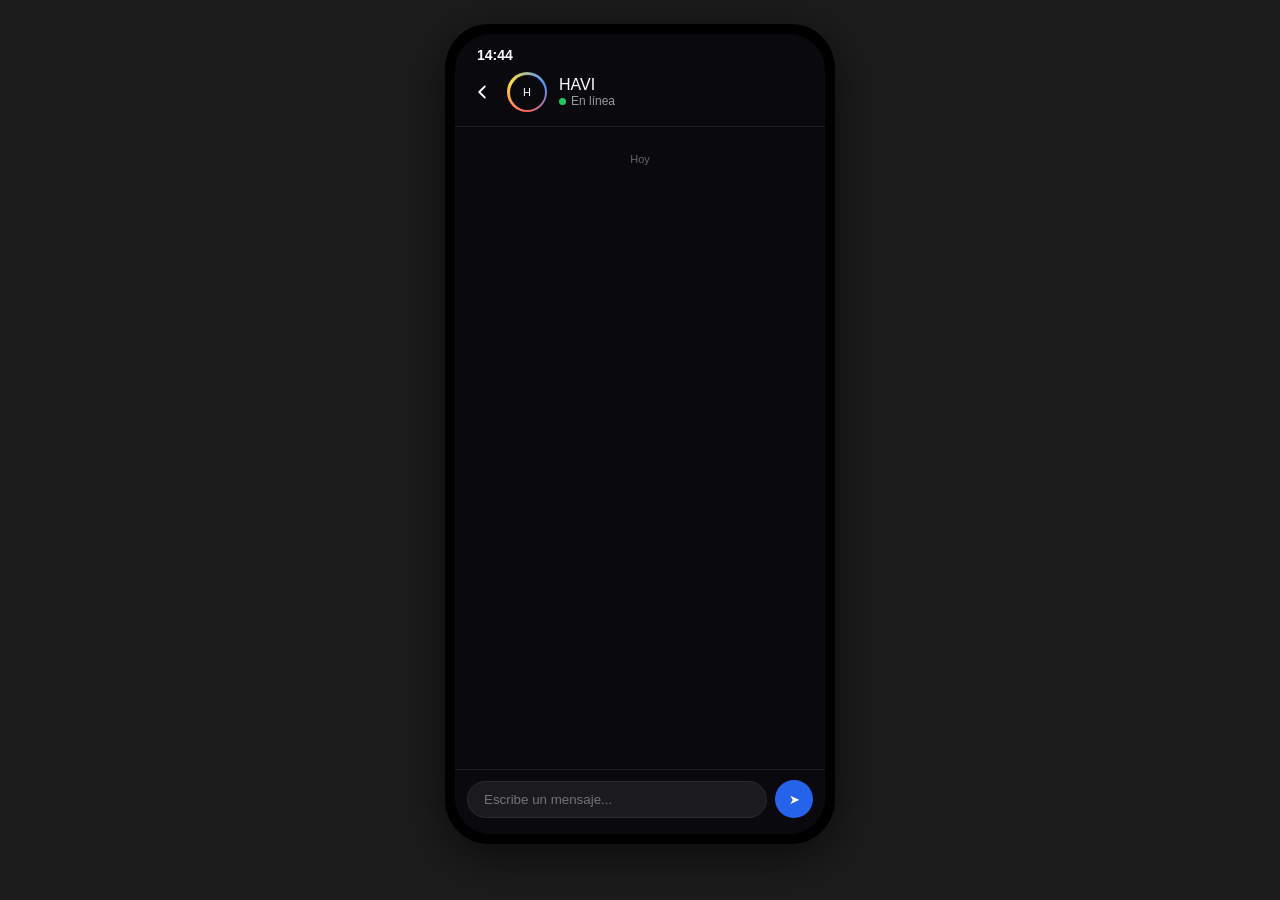
==== havi.html @ 74883eb5 "Version demo" ====
<!DOCTYPE html>
<html lang="es">
<head>
  <meta charset="UTF-8">
  <meta name="viewport" content="width=device-width, initial-scale=1.0">
  <link rel="stylesheet" href="index.css">
  <title>Chat con HAVI</title>
</head>
<body>
  <div class="phone-frame">
    <div class="phone-screen">
      <!-- Status Bar -->
      <div class="status-bar">
        <span>14:44</span>

      </div>

      <!-- Chat Header -->
      <div class="chat-header">
        <a href="index.html" class="back-btn">
          <svg width="22" height="22" viewBox="0 0 24 24" fill="none" stroke="#fff" stroke-width="2" stroke-linecap="round" stroke-linejoin="round">
            <polyline points="15 18 9 12 15 6"/>
          </svg>
        </a>
        <div class="chat-header-info">
          <div class="havi-mini"><div class="havi-mini-inner">H</div></div>
          <div>
            <div class="chat-title">HAVI</div>
            <div class="chat-status">En línea</div>
          </div>
        </div>
      </div>

      <!-- Messages -->
      <div class="messages" id="messages">
        <div class="day-divider">Hoy</div>
        
      </div>

      <!-- Input -->
      <div class="chat-input">
        
        <input type="text" id="msgInput" placeholder="Escribe un mensaje..." />
        <button class="send-btn" id="sendBtn">➤</button>
      </div>
    </div>
  </div>
  <script src="script.js"></script>
</body>
</html>
---- index.css ----
* { box-sizing: border-box; margin: 0; padding: 0; }

body {
  font-family: -apple-system, BlinkMacSystemFont, 'Segoe UI', Roboto, 'Helvetica Neue', sans-serif;
  background: #1c1c1c;
  display: flex;
  justify-content: center;
  align-items: flex-start;
  min-height: 100vh;
  padding: 24px 16px;
  color: #fff;
}

.phone-frame {
  width: 390px;
  height: 820px;
  background: #000;
  border-radius: 44px;
  padding: 10px;
  box-shadow: 0 12px 48px rgba(0,0,0,0.6);
}

.phone-screen {
  width: 100%;
  height: 100%;
  background: #0a0a0e;
  border-radius: 36px;
  overflow: hidden;
  position: relative;
  display: flex;
  flex-direction: column;
}

/* STATUS BAR */
.status-bar {
  display: flex;
  justify-content: space-between;
  align-items: center;
  padding: 14px 22px 4px;
  font-size: 14px;
  font-weight: 600;
  height: 32px;
}
.status-bar .right { display: flex; align-items: center; gap: 5px; }
.battery-shape {
  width: 22px; height: 11px;
  border: 1.2px solid #fff;
  border-radius: 3px; padding: 1px;
  position: relative;
}
.battery-shape::after {
  content: ''; position: absolute; right: -3px; top: 3px; width: 1.5px; height: 4px; background: #fff;
}
.battery-fill { background: #fff; height: 100%; width: 68%; border-radius: 1px; }
.green-dot { width: 8px; height: 8px; border-radius: 50%; background: #22c55e; }

/* HEADER */
.header { display: flex; align-items: center; justify-content: space-between; padding: 8px 22px 16px; }
.brand { font-size: 26px; font-weight: 800; }
.user-name { font-size: 22px; font-weight: 700; }
.header-icon { width: 24px; height: 24px; }

/* BANNER */
.banner { background: #2563eb; padding: 16px 22px; display: flex; justify-content: space-between; font-size: 15px; }

/* CONTENT */
.content { flex: 1; overflow-y: auto; padding: 22px 18px 90px; }
.section-header { display: flex; justify-content: space-between; margin-bottom: 14px; }
.link { color: #2e7bff; font-size: 14px; text-decoration: none; }
.product-card { background: #1a1a1f; border-radius: 14px; padding: 18px 16px; margin-bottom: 8px; display: flex; justify-content: space-between; }
.product-icon { width: 38px; height: 38px; border-radius: 8px; display: flex; align-items: center; justify-content: center; }
.product-icon.purple { background: #b8b0e8; }
.available-product { display: flex; gap: 14px; padding: 12px 0; }
.available-icon { width: 50px; height: 50px; border-radius: 50%; background: #000; display: flex; align-items: center; justify-content: center; }
.available-name { font-weight: 700; }
.available-desc { font-size: 14px; color: #999; }

/* CHAT HEADER */
.chat-header { display: flex; align-items: center; gap: 14px; padding: 6px 16px 14px; border-bottom: 0.5px solid #1f1f24; }
.back-btn { text-decoration: none; display: flex; align-items: center; }
.chat-header-info { display: flex; align-items: center; gap: 12px; }
.havi-mini { width: 40px; height: 40px; border-radius: 50%; background: conic-gradient(from 180deg, #FF5E5E, #FFD93D, #4D96FF, #FF5E5E); padding: 2.5px; }
.havi-mini-inner { width: 100%; height: 100%; background: #0a0a0e; border-radius: 50%; display: flex; align-items: center; justify-content: center; font-size: 11px; }
.chat-status { font-size: 12px; color: #999; display: flex; align-items: center; gap: 5px; }
.chat-status::before { content: ''; width: 7px; height: 7px; border-radius: 50%; background: #22c55e; }

/* MESSAGES */
.messages { flex: 1; overflow-y: auto; padding: 18px 16px 12px; display: flex; flex-direction: column; gap: 10px; }
.day-divider { text-align: center; font-size: 11px; color: #666; margin: 8px 0; }
.message { max-width: 78%; }
.message.havi { align-self: flex-start; }
.message.user { align-self: flex-end; }
.bubble { padding: 11px 14px; border-radius: 18px; font-size: 14px; line-height: 1.45; }
.message.havi .bubble { background: #1f1f24; color: #fff; border-bottom-left-radius: 6px; }
.message.user .bubble { background: #2563eb; color: #fff; border-bottom-right-radius: 6px; }
.quick-chips { display: flex; flex-wrap: wrap; gap: 8px; margin: 4px 0 6px; }
.chip { background: transparent; border: 1px solid #2563eb; color: #2e7bff; padding: 8px 14px; border-radius: 18px; cursor: pointer; }

/* INPUT */
.chat-input { display: flex; align-items: center; gap: 8px; padding: 10px 12px 16px; border-top: 0.5px solid #1f1f24; background: #0a0a0e; }
.chat-input input { flex: 1; background: #1a1a1f; border: 0.5px solid #2a2a30; border-radius: 22px; padding: 10px 16px; color: #fff; outline: none; }
.send-btn { background: #2563eb; color: #fff; border: none; border-radius: 50%; width: 38px; height: 38px; cursor: pointer; }

/* BOTTOM NAV */
.bottom-nav { display: flex; justify-content: space-around; padding: 10px 0 16px; border-top: 0.5px solid #1f1f24; background: #0a0a0e; align-items: center; }
.nav-item { color: #777; font-size: 11px; }
.nav-item.active { color: #fff; font-weight: 700; }
.havi-button { width: 58px; height: 58px; border-radius: 50%; background: conic-gradient(from 180deg, #FF5E5E, #FFD93D, #4D96FF, #FF5E5E); padding: 3px; display: flex; justify-content: center; align-items: center; text-decoration: none; }
.havi-inner { width: 100%; height: 100%; background: #0a0a0e; border-radius: 50%; display: flex; align-items: center; justify-content: center; color: #fff; font-weight: 700; font-size: 12px; }
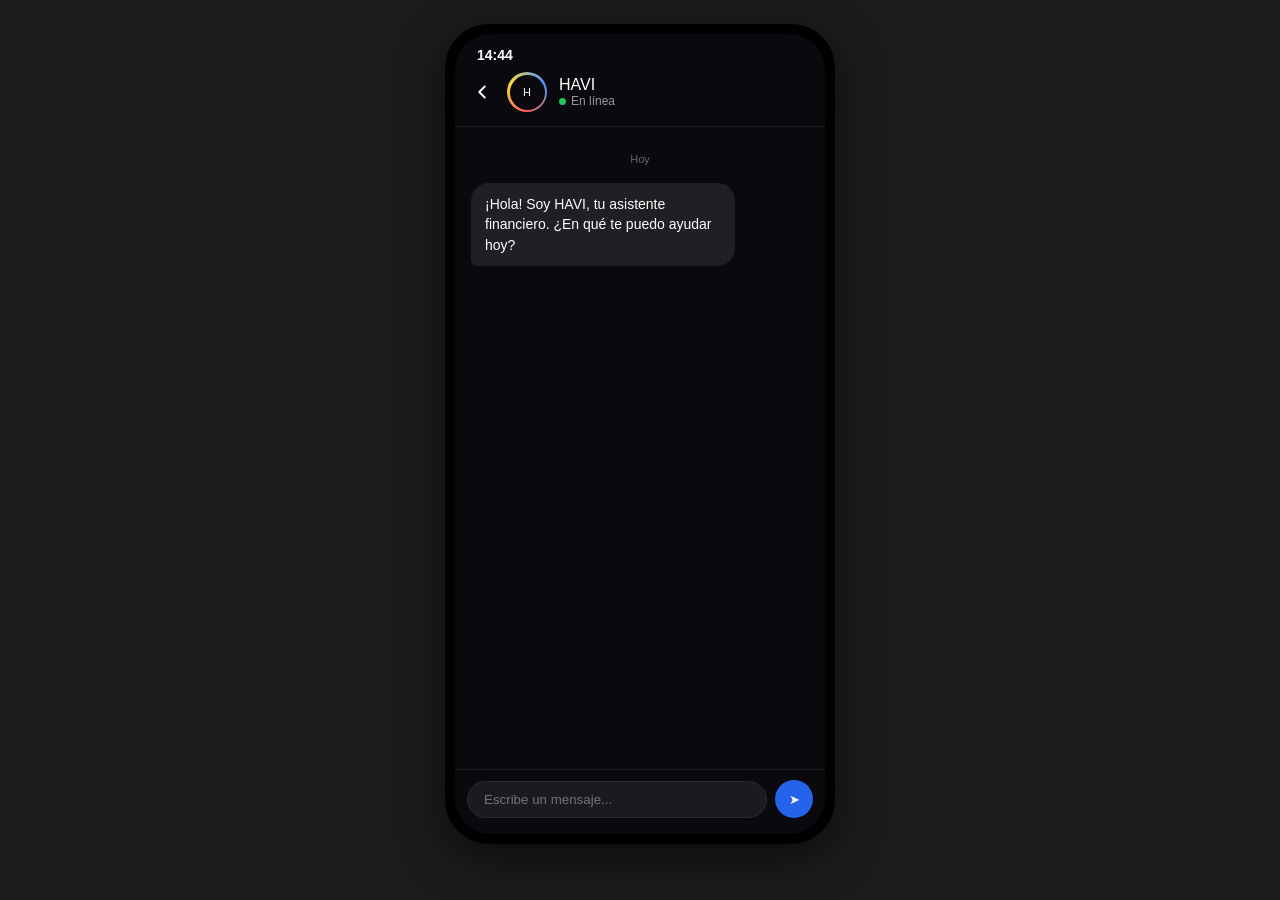
==== commit 75c9d26c: "feat: add n8n webhook integration with session tracking Co-Authored-By: Claude Sonnet 4.6 <noreply@a" ====
--- a/havi.html
+++ b/havi.html
@@ -3,7 +3,7 @@
 <head>
   <meta charset="UTF-8">
   <meta name="viewport" content="width=device-width, initial-scale=1.0">
-  <link rel="stylesheet" href="index.css">
+  <link rel="stylesheet" href="index.css?v=1">
   <title>Chat con HAVI</title>
 </head>
 <body>
@@ -45,6 +45,6 @@
       </div>
     </div>
   </div>
-  <script src="script.js"></script>
+  <script src="index.js?v=1"></script>
 </body>
 </html>
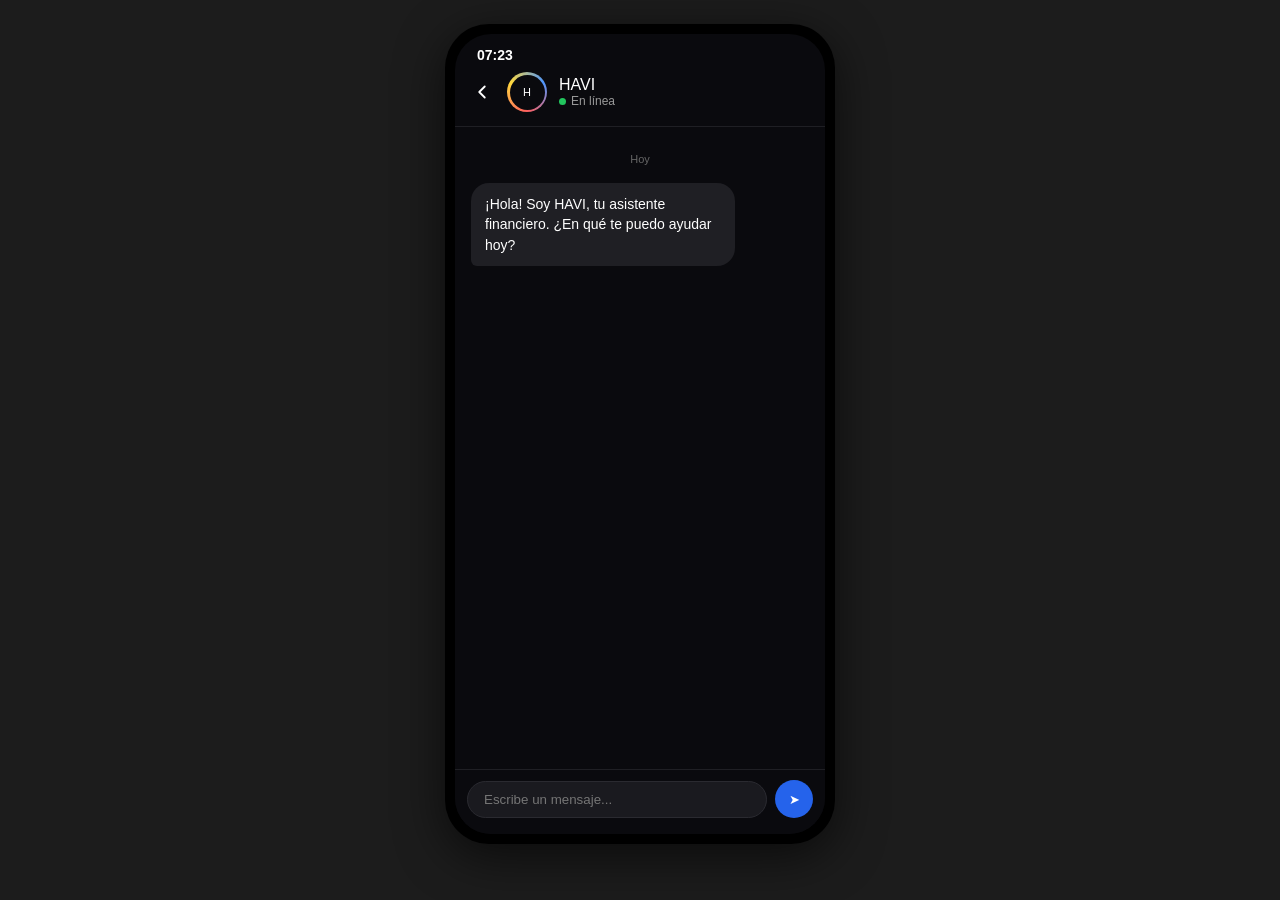
==== commit beae4202: "Add (Ajustes y obtencion dinamica de clasificacion con API)" ====
--- a/havi.html
+++ b/havi.html
@@ -11,7 +11,7 @@
     <div class="phone-screen">
       <!-- Status Bar -->
       <div class="status-bar">
-        <span>14:44</span>
+        <span id="statusClock">14:44</span>
 
       </div>
 
@@ -45,6 +45,17 @@
       </div>
     </div>
   </div>
+  <script>
+    function updateClock() {
+      const d = new Date();
+      const hh = String(d.getHours()).padStart(2, '0');
+      const mm = String(d.getMinutes()).padStart(2, '0');
+      const el = document.getElementById('statusClock');
+      if (el) el.textContent = `${hh}:${mm}`;
+    }
+    updateClock();
+    setInterval(updateClock, 1000);
+  </script>
   <script src="index.js?v=1"></script>
 </body>
 </html>
--- a/index.css
+++ b/index.css
@@ -79,8 +79,26 @@
 .chat-header { display: flex; align-items: center; gap: 14px; padding: 6px 16px 14px; border-bottom: 0.5px solid #1f1f24; }
 .back-btn { text-decoration: none; display: flex; align-items: center; }
 .chat-header-info { display: flex; align-items: center; gap: 12px; }
-.havi-mini { width: 40px; height: 40px; border-radius: 50%; background: conic-gradient(from 180deg, #FF5E5E, #FFD93D, #4D96FF, #FF5E5E); padding: 2.5px; }
-.havi-mini-inner { width: 100%; height: 100%; background: #0a0a0e; border-radius: 50%; display: flex; align-items: center; justify-content: center; font-size: 11px; }
+.havi-mini {
+  width: 40px; height: 40px; border-radius: 50%; padding: 2.5px;
+  background: conic-gradient(from 180deg, #FF5E5E, #FFD93D, #4D96FF, #FF5E5E);
+  animation: havi-spin 3s linear infinite, havi-pulse 2s ease-in-out infinite;
+}
+
+@keyframes havi-spin {
+  to { transform: rotate(360deg); }
+}
+
+@keyframes havi-counter {
+  to { transform: rotate(-360deg); }
+}
+
+@keyframes havi-pulse {
+  0%, 100% { box-shadow: 0 0 6px 1px rgba(255,94,94,0.4), 0 0 12px 3px rgba(77,150,255,0.2); }
+  33%       { box-shadow: 0 0 8px 2px rgba(255,217,61,0.5), 0 0 16px 4px rgba(255,94,94,0.2); }
+  66%       { box-shadow: 0 0 8px 2px rgba(77,150,255,0.5), 0 0 16px 4px rgba(255,217,61,0.2); }
+}
+.havi-mini-inner { width: 100%; height: 100%; background: #0a0a0e; border-radius: 50%; display: flex; align-items: center; justify-content: center; font-size: 11px; animation: havi-counter 3s linear infinite; }
 .chat-status { font-size: 12px; color: #999; display: flex; align-items: center; gap: 5px; }
 .chat-status::before { content: ''; width: 7px; height: 7px; border-radius: 50%; background: #22c55e; }
 
@@ -105,5 +123,80 @@
 .bottom-nav { display: flex; justify-content: space-around; padding: 10px 0 16px; border-top: 0.5px solid #1f1f24; background: #0a0a0e; align-items: center; }
 .nav-item { color: #777; font-size: 11px; }
 .nav-item.active { color: #fff; font-weight: 700; }
-.havi-button { width: 58px; height: 58px; border-radius: 50%; background: conic-gradient(from 180deg, #FF5E5E, #FFD93D, #4D96FF, #FF5E5E); padding: 3px; display: flex; justify-content: center; align-items: center; text-decoration: none; }
-.havi-inner { width: 100%; height: 100%; background: #0a0a0e; border-radius: 50%; display: flex; align-items: center; justify-content: center; color: #fff; font-weight: 700; font-size: 12px; }
+.havi-wrap { text-decoration: none; color: inherit; }
+.havi-button { width: 58px; height: 58px; border-radius: 50%; background: conic-gradient(from 180deg, #FF5E5E, #FFD93D, #4D96FF, #FF5E5E); padding: 3px; display: flex; justify-content: center; align-items: center; text-decoration: none; animation: havi-spin 3s linear infinite, havi-pulse 2s ease-in-out infinite; }
+.havi-inner { width: 100%; height: 100%; background: #0a0a0e; border-radius: 50%; display: flex; align-items: center; justify-content: center; color: #fff; font-weight: 700; font-size: 12px; animation: havi-counter 3s linear infinite; }
+
+/* USER SELECTOR */
+.selector-body { background: #141414; display: flex; justify-content: center; align-items: center; min-height: 100vh; padding: 0; }
+.selector-wrap { display: flex; flex-direction: column; align-items: center; gap: 48px; }
+.selector-title { color: #fff; font-size: 34px; font-weight: 400; letter-spacing: 1px; }
+.selector-grid { display: flex; gap: 36px; flex-wrap: wrap; justify-content: center; }
+.profile-card {
+  display: flex; flex-direction: column; align-items: center; gap: 14px;
+  cursor: pointer;
+  transition: transform 0.2s ease;
+}
+.profile-card:hover { transform: scale(1.1); }
+.profile-card:hover .profile-avatar { box-shadow: 0 0 0 3px #fff; }
+.profile-card:hover .profile-name { color: #fff; }
+.profile-avatar {
+  width: 130px; height: 130px; border-radius: 6px;
+  display: flex; align-items: center; justify-content: center;
+  font-size: 38px; font-weight: 700; color: #fff;
+  letter-spacing: 1px;
+  transition: box-shadow 0.2s ease;
+}
+.profile-name { color: #808080; font-size: 16px; font-weight: 500; letter-spacing: 0.5px; transition: color 0.2s ease; }
+
+/* TYPING INDICATOR */
+.typing-bubble {
+  display: inline-flex !important;
+  align-items: center;
+  gap: 4px;
+  padding: 12px 14px !important;
+}
+.typing-dot {
+  width: 7px; height: 7px;
+  border-radius: 50%;
+  background: #b8b0e8;
+  display: inline-block;
+  animation: typing-bounce 1.2s infinite ease-in-out;
+}
+.typing-dot:nth-child(2) { animation-delay: 0.15s; }
+.typing-dot:nth-child(3) { animation-delay: 0.3s; }
+@keyframes typing-bounce {
+  0%, 60%, 100% { transform: translateY(0); opacity: 0.5; }
+  30% { transform: translateY(-5px); opacity: 1; }
+}
+
+/* LOADING OVERLAY (selector de usuario) */
+.loading-overlay {
+  position: fixed;
+  inset: 0;
+  background: rgba(0, 0, 0, 0.85);
+  display: none;
+  flex-direction: column;
+  align-items: center;
+  justify-content: center;
+  gap: 18px;
+  z-index: 9999;
+  backdrop-filter: blur(4px);
+}
+.loading-overlay.show { display: flex; }
+.loading-spinner {
+  width: 56px; height: 56px;
+  border: 4px solid rgba(255, 255, 255, 0.15);
+  border-top-color: #e50914;
+  border-radius: 50%;
+  animation: spin 0.9s linear infinite;
+}
+.loading-text {
+  color: #fff;
+  font-size: 16px;
+  font-weight: 500;
+  letter-spacing: 0.5px;
+}
+@keyframes spin {
+  to { transform: rotate(360deg); }
+}
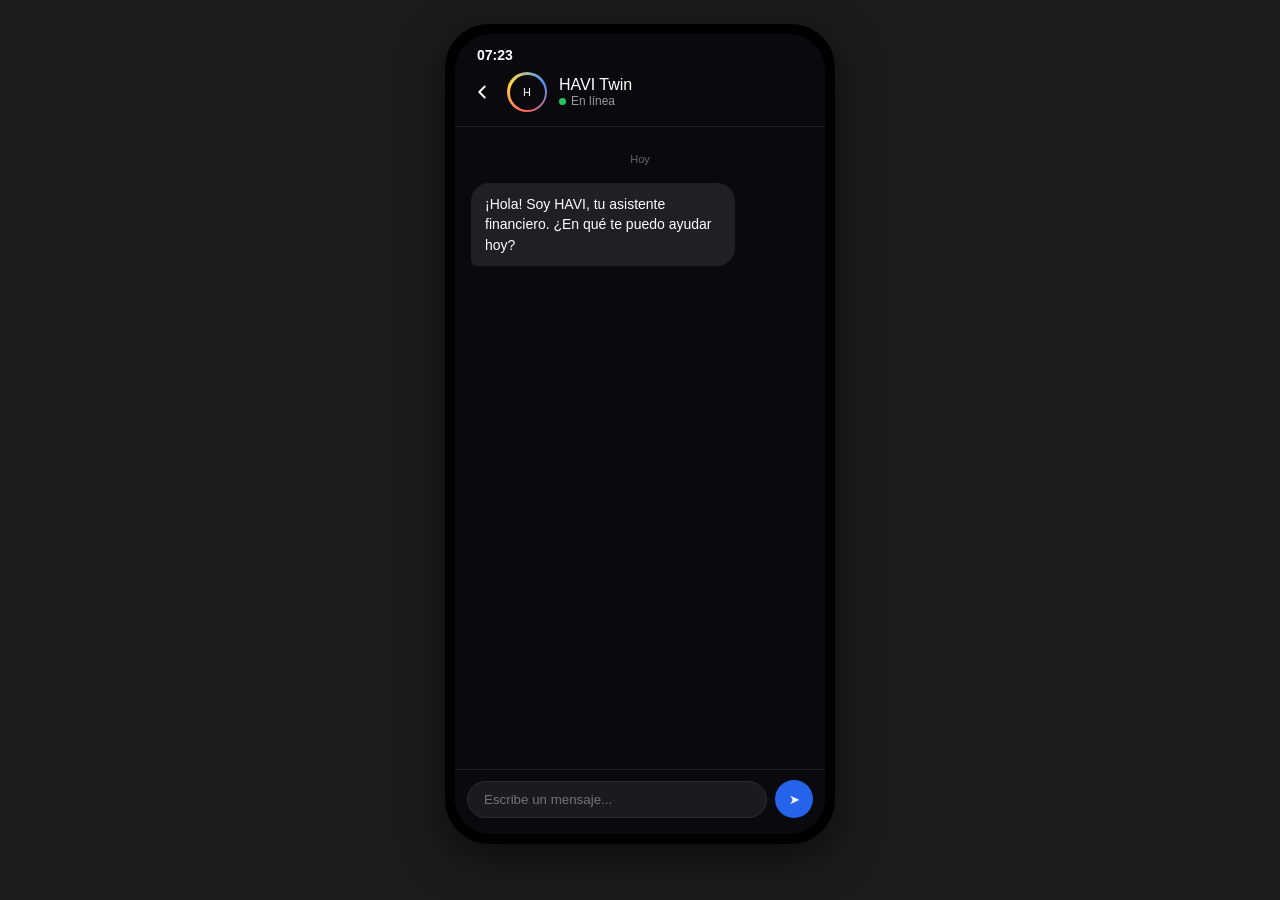
==== commit f77c2561: "Enviar classification Id" ====
--- a/havi.html
+++ b/havi.html
@@ -4,7 +4,7 @@
   <meta charset="UTF-8">
   <meta name="viewport" content="width=device-width, initial-scale=1.0">
   <link rel="stylesheet" href="index.css?v=1">
-  <title>Chat con HAVI</title>
+  <title>Chat con HAVI Twin</title>
 </head>
 <body>
   <div class="phone-frame">
@@ -25,7 +25,7 @@
         <div class="chat-header-info">
           <div class="havi-mini"><div class="havi-mini-inner">H</div></div>
           <div>
-            <div class="chat-title">HAVI</div>
+            <div class="chat-title">HAVI Twin</div>
             <div class="chat-status">En línea</div>
           </div>
         </div>
